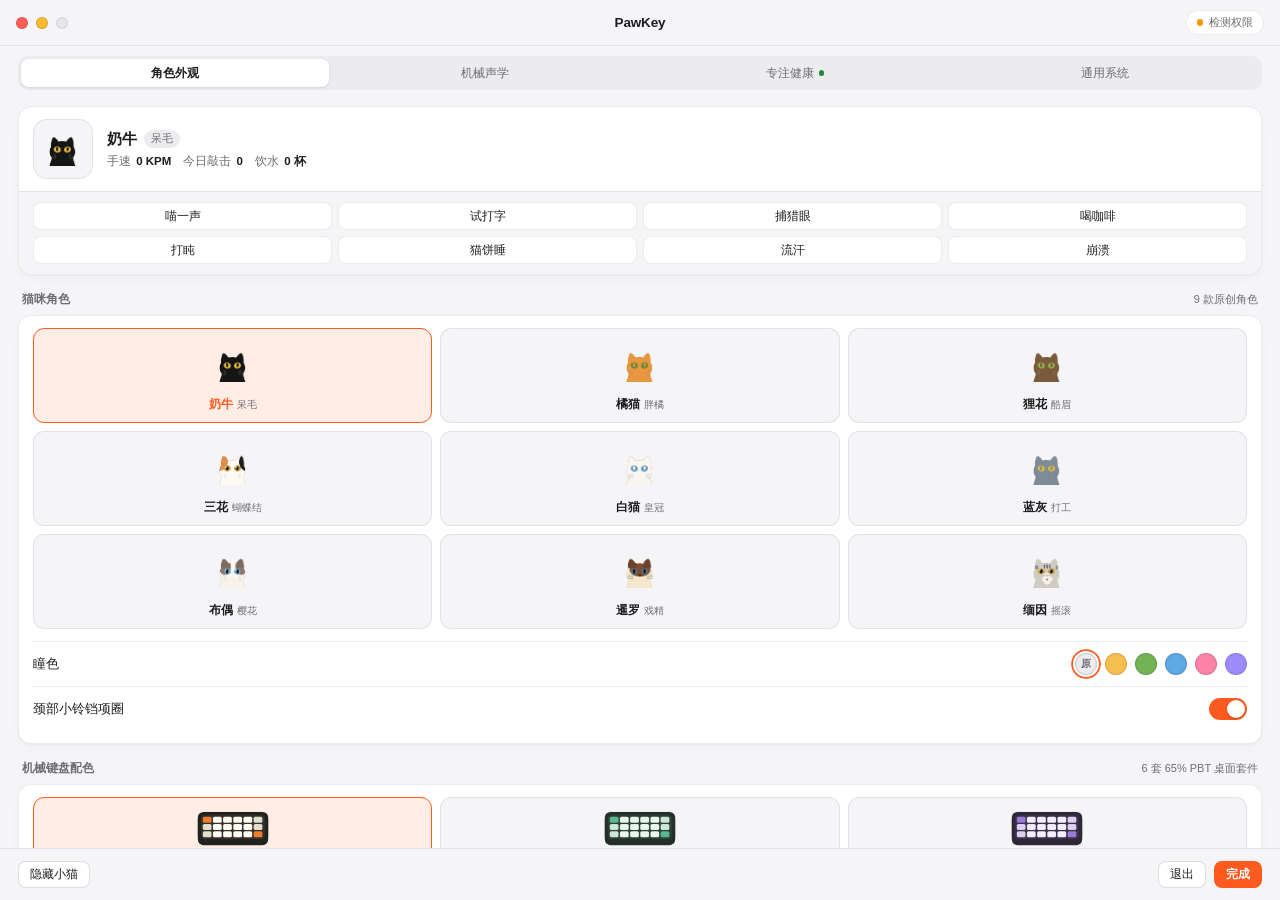
==== src/renderer/settings.html @ e596c6b5 "feat: initial open-source release of PawKey v1.0.0" ====
<!DOCTYPE html>
<html lang="zh-CN">
<head>
  <meta charset="UTF-8">
  <meta http-equiv="Content-Security-Policy" content="default-src 'self'; script-src 'self'; style-src 'self' 'unsafe-inline'; img-src 'self' data:; media-src 'self' data:; connect-src 'none'; object-src 'none'; base-uri 'none'; form-action 'none'">
  <meta name="viewport" content="width=device-width, initial-scale=1.0">
  <title>PawKey 设置</title>
  <link rel="stylesheet" href="css/settings.css">
</head>
<body>
  <header class="titlebar">
    <div class="traffic-lights">
      <button class="tl-dot tl-close" id="closeBtn" type="button" aria-label="关闭"></button>
      <button class="tl-dot tl-min" id="minBtn" type="button" aria-label="最小化"></button>
      <span class="tl-dot tl-disabled" aria-hidden="true"></span>
    </div>
    <div class="titlebar-center">
      <span class="brand-name">PawKey</span>
    </div>
    <button class="status-pill" id="permPill" type="button" title="全局打字权限状态">
      <span class="dot"></span>
      <span id="permText">检测权限</span>
    </button>
  </header>

  <nav class="seg-nav-wrap" role="tablist" aria-label="设置分类">
    <div class="seg-nav">
      <button class="tab-btn active" type="button" data-tab="skins" role="tab" aria-selected="true" title="角色外观 (⌘1)">角色外观</button>
      <button class="tab-btn" type="button" data-tab="interact" role="tab" aria-selected="false" title="机械声学 (⌘2)">机械声学</button>
      <button class="tab-btn" type="button" data-tab="reminders" role="tab" aria-selected="false" title="专注健康 (⌘3)">
        <span>专注健康</span>
        <span class="tab-dot" aria-hidden="true"></span>
      </button>
      <button class="tab-btn" type="button" data-tab="window" role="tab" aria-selected="false" title="通用系统 (⌘4)">通用系统</button>
    </div>
  </nav>

  <main class="scroll">
    <!-- ==================== TAB 1: 角色外观 ==================== -->
    <div class="tab-pane active" data-pane="skins">
      <section class="perm-banner" id="permBanner" hidden>
        <div class="perm-head">
          <div class="perm-title">开启全局打字同步</div>
          <span class="perm-tag">本地离线 · 仅读键位</span>
        </div>
        <p class="perm-desc">前往「系统设置 → 隐私与安全性 → 输入监控」打开 <b>PawKey</b> 开关（若列表中已有 PawKey，请先<b>关闭再重新打开</b>或点 <b>-</b> 移除后重新添加），再点「立即重启」即可生效。</p>
        <div class="perm-actions">
          <button class="btn primary" id="bannerOpenPermBtn" type="button">打开输入监控</button>
          <button class="btn" id="bannerRelaunchBtn" type="button">已开启，立即重启</button>
        </div>
      </section>

      <section class="companion-card">
        <div class="companion-top">
          <button class="companion-avatar" id="heroStickerBtn" type="button" title="点按逗猫">
            <img id="heroAvatarImg" src="../assets/cats/cow.png" alt="PawKey" width="54" height="54">
          </button>
          <div class="companion-info">
            <div class="companion-name-row">
              <span class="companion-name" id="heroCatName">奶牛</span>
              <span class="companion-tag" id="heroCatTag">呆毛</span>
            </div>
            <div class="companion-metrics">
              <span class="metric">手速 <b id="statKpm">0 KPM</b></span>
              <span class="metric" id="statKeysWrap">今日敲击 <b id="statKeys">0</b></span>
              <span class="metric">饮水 <b id="statWater">0 杯</b></span>
            </div>
          </div>
        </div>
        <div class="quick-actions" aria-label="快捷互动">
          <button class="act-btn" id="playMeowBtn" type="button">喵一声</button>
          <button class="act-btn" id="playTypeBtn" type="button">试打字</button>
          <button class="act-btn" id="playHuntBtn" type="button">捕猎眼</button>
          <button class="act-btn" id="playCoffeeBtn" type="button">喝咖啡</button>
          <button class="act-btn" id="playDozeBtn" type="button">打盹</button>
          <button class="act-btn" id="playNapBtn" type="button">猫饼睡</button>
          <button class="act-btn" id="playTiredBtn" type="button">流汗</button>
          <button class="act-btn" id="playMeltBtn" type="button">崩溃</button>
        </div>
      </section>

      <div class="group-label">
        <span>猫咪角色</span>
        <span class="group-hint">9 款原创角色</span>
      </div>
      <section class="card pad-grid">
        <div class="skin-grid" id="catGrid"></div>
        <div class="divider"></div>
        <div class="row">
          <div class="row-copy"><div class="row-title">瞳色</div></div>
          <div class="eye-swatches" id="eyeSwatches">
            <button class="eye-swatch" type="button" data-eye="auto" title="跟随角色">原</button>
            <button class="eye-swatch" type="button" data-eye="#F6BE4F" style="--c:#F6BE4F" title="琥珀金"></button>
            <button class="eye-swatch" type="button" data-eye="#72B356" style="--c:#72B356" title="抹茶绿"></button>
            <button class="eye-swatch" type="button" data-eye="#5EA8E6" style="--c:#5EA8E6" title="海盐蓝"></button>
            <button class="eye-swatch" type="button" data-eye="#FF82A9" style="--c:#FF82A9" title="樱花粉"></button>
            <button class="eye-swatch" type="button" data-eye="#9E8CFC" style="--c:#9E8CFC" title="薰衣紫"></button>
          </div>
        </div>
        <div class="row">
          <div class="row-copy"><div class="row-title">颈部小铃铛项圈</div></div>
          <label class="switch"><input type="checkbox" id="collarToggle" checked><span class="track"></span></label>
        </div>
      </section>

      <div class="group-label">
        <span>机械键盘配色</span>
        <span class="group-hint">6 套 65% PBT 桌面套件</span>
      </div>
      <section class="card pad-grid">
        <div class="skin-grid" id="keyboardGrid"></div>
      </section>
    </div>

    <!-- ==================== TAB 2: 机械声学 ==================== -->
    <div class="tab-pane" data-pane="interact">
      <div class="group-label">
        <span>机械轴体声学</span>
        <span class="group-hint">8 套 104 键实体真录</span>
      </div>
      <section class="card pad-studio">
        <div class="row first-row">
          <div class="row-copy">
            <div class="row-title">开启键盘声与呼噜声</div>
            <div class="row-note">零延迟内存采样，搭配微随机音高避免机械重复感。</div>
          </div>
          <label class="switch"><input type="checkbox" id="sound"><span class="track"></span></label>
        </div>

        <div class="pack-grid" id="switchSoundGrid">
          <button class="pack-btn" type="button" data-switch="s1"><span class="pack-name">Frost Click</span><span class="pack-feel">清脆青轴</span></button>
          <button class="pack-btn" type="button" data-switch="s2"><span class="pack-name">Ruby Thock</span><span class="pack-feel">麻将石子</span></button>
          <button class="pack-btn" type="button" data-switch="s3"><span class="pack-name">Chestnut Bump</span><span class="pack-feel">柔段茶轴</span></button>
          <button class="pack-btn" type="button" data-switch="s4"><span class="pack-name">Midnight Thock</span><span class="pack-feel">静电容闷响</span></button>
          <button class="pack-btn" type="button" data-switch="s5"><span class="pack-name">Alpine Pop</span><span class="pack-feel">晶紫脆响</span></button>
          <button class="pack-btn" type="button" data-switch="s6"><span class="pack-name">Onyx Glide</span><span class="pack-feel">沉稳黑轴</span></button>
          <button class="pack-btn" type="button" data-switch="s7"><span class="pack-name">Glacier Glide</span><span class="pack-feel">轻盈红轴</span></button>
          <button class="pack-btn" type="button" data-switch="s8"><span class="pack-name">Cream Clack</span><span class="pack-feel">奶油脆底</span></button>
        </div>
        <p class="pack-desc" id="packDescCard">顺滑线性，圆润饱满的麻将 Thock，久打不累耳。</p>

        <div class="kst-deck">
          <div class="kst-head">
            <span>试音键盘 · 点按或直接敲击键盘</span>
            <span class="kst-badge" id="kstActiveTag">Ruby Thock</span>
          </div>
          <div class="kst-board" id="kstBoard"></div>
        </div>

        <div class="row row-range">
          <div class="row-top"><span class="row-title">音量</span><span class="val" id="volumeValue">45%</span></div>
          <input type="range" id="volume" min="0" max="1" step="0.05">
        </div>
        <div class="row">
          <div class="row-copy">
            <div class="row-title">松键回弹声 (Key-Up)</div>
            <div class="row-note">松开按键时播放实体轴芯回弹声。</div>
          </div>
          <label class="switch"><input type="checkbox" id="keyUpSound"><span class="track"></span></label>
        </div>
      </section>

      <div class="group-label"><span>互动与趣味彩蛋</span></div>
      <section class="card pad-list">
        <div class="row"><div class="row-copy"><div class="row-title">显示桌面键盘</div><div class="row-note">关闭后仅保留小猫，敲击时仍会挥爪。</div></div><label class="switch"><input type="checkbox" id="keyboardVisible"><span class="track"></span></label></div>
        <div class="row"><div class="row-copy"><div class="row-title">左手鼠标布局</div><div class="row-note">左右镜像互换键盘与鼠标位置。</div></div><label class="switch"><input type="checkbox" id="leftMouse"><span class="track"></span></label></div>
        <div class="row"><div class="row-copy"><div class="row-title">体力流汗与崩溃彩蛋</div><div class="row-note">持续高速敲击会流汗甚至罢工崩溃，摸头立刻哄好。</div></div><label class="switch"><input type="checkbox" id="staminaFun"><span class="track"></span></label></div>
        <div class="row"><div class="row-copy"><div class="row-title">摸鱼喝咖啡与打盹彩蛋</div><div class="row-note">空闲片刻会抱起热拿铁小口抿，或冒着鼻涕泡点头打盹。</div></div><label class="switch"><input type="checkbox" id="idleFun"><span class="track"></span></label></div>
        <div class="row"><div class="row-copy"><div class="row-title">隐私模式</div><div class="row-note">不显示键帽字符气泡，仅保留爪动与按键微光。</div></div><label class="switch"><input type="checkbox" id="privacy"><span class="track"></span></label></div>
        <div class="row">
          <div class="row-copy"><div class="row-title">无操作自动进入猫饼深睡</div></div>
          <select id="sleepMinutes"><option value="1">1 分钟</option><option value="3">3 分钟</option><option value="5">5 分钟</option><option value="10">10 分钟</option><option value="15">15 分钟</option></select>
        </div>
      </section>
    </div>

    <!-- ==================== TAB 3: 专注健康 ==================== -->
    <div class="tab-pane" data-pane="reminders">
      <div class="group-label">
        <span>番茄专注</span>
        <span class="group-hint" id="focusDoneHint">今日已完成 0 个番茄</span>
      </div>
      <section class="card pad-list">
        <div class="focus-bar">
          <button class="focus-btn" type="button" data-focus-min="25">25 分钟</button>
          <button class="focus-btn" type="button" data-focus-min="45">45 分钟</button>
          <button class="focus-btn" type="button" data-focus-min="60">60 分钟</button>
          <button class="focus-btn subtle" id="focusStopBtn" type="button">结束</button>
        </div>
        <div class="row">
          <div class="row-copy">
            <div class="row-title">会议勿扰模式</div>
            <div class="row-note">投屏或开会时静音并暂停全部桌面提醒。</div>
          </div>
          <label class="switch"><input type="checkbox" id="dndMode"><span class="track"></span></label>
        </div>
      </section>

      <div class="group-label"><span>工作时段与周期提醒</span></div>
      <section class="card pad-list">
        <div class="row">
          <div class="row-copy"><div class="row-title">提醒生效时段</div><div class="row-note">非工作时间不弹出久坐与喝水提醒。</div></div>
          <div class="time-range">
            <input type="time" id="remWorkStart" value="08:00">
            <span class="time-sep">至</span>
            <input type="time" id="remWorkEnd" value="18:00">
          </div>
        </div>
        <div class="row">
          <div class="row-copy"><div class="row-title">仅工作日生效（周一至周五）</div></div>
          <label class="switch"><input type="checkbox" id="remWeekdaysOnly"><span class="track"></span></label>
        </div>
        <div class="row">
          <div class="row-copy">
            <div class="row-title">久坐起身活动</div>
            <div class="inline-row">
              每 <select id="remStandInterval"><option value="30">30 分钟</option><option value="45">45 分钟</option><option value="60">60 分钟</option><option value="90">90 分钟</option><option value="120">120 分钟</option></select>
              休息 <select id="remStandRest"><option value="5">5 分钟</option><option value="10">10 分钟</option><option value="15">15 分钟</option></select>
            </div>
          </div>
          <div class="row-right">
            <button class="mini-btn" id="testStandBtn" type="button">预览</button>
            <label class="switch"><input type="checkbox" id="remStandEnabled"><span class="track"></span></label>
          </div>
        </div>
        <div class="row">
          <div class="row-copy">
            <div class="row-title">
              <span>定时喝水</span>
              <button class="water-pill" id="waterBadge" type="button" title="点击手动打卡 +1">今日 0 杯 +</button>
            </div>
            <div class="inline-row">
              每 <select id="remWaterInterval"><option value="30">30 分钟</option><option value="45">45 分钟</option><option value="60">60 分钟</option><option value="90">90 分钟</option></select> 提醒一次
            </div>
          </div>
          <div class="row-right">
            <button class="mini-btn" id="testWaterBtn" type="button">预览</button>
            <label class="switch"><input type="checkbox" id="remWaterEnabled"><span class="track"></span></label>
          </div>
        </div>
      </section>

      <div class="group-label">
        <span>每日定时事项</span>
        <button class="link-btn" id="testDailyBtn" type="button">预览提醒</button>
      </div>
      <section class="card pad-list">
        <div class="daily-list" id="dailyList"></div>
        <div class="quick-rem">
          <button class="q-pill" type="button" data-qrem="💊|09:00|早上按时吃药">+ 09:00 早药</button>
          <button class="q-pill" type="button" data-qrem="👁️|15:00|滴眼药水护眼">+ 15:00 护眼</button>
          <button class="q-pill" type="button" data-qrem="💊|20:00|晚上按时吃药">+ 20:00 晚药</button>
        </div>
        <div class="daily-add">
          <select id="newDailyIcon"><option value="💊">💊</option><option value="💧">💧</option><option value="👁️">👁️</option><option value="🏃">🏃</option><option value="⭐">⭐</option></select>
          <input type="time" id="newDailyTime" value="20:00">
          <input type="text" id="newDailyTitle" placeholder="添加每日定时提醒" maxlength="24">
          <button class="btn primary sm" id="addDailyBtn" type="button">添加</button>
        </div>
      </section>
    </div>

    <!-- ==================== TAB 4: 通用系统 ==================== -->
    <div class="tab-pane" data-pane="window">
      <div class="group-label"><span>窗口与外观</span></div>
      <section class="card pad-list">
        <div class="row row-range">
          <div class="row-top">
            <span class="row-title">缩放比例</span>
            <div class="preset-group">
              <button class="preset-btn" type="button" data-scale-preset="0.45">迷你</button>
              <button class="preset-btn" type="button" data-scale-preset="0.7">小</button>
              <button class="preset-btn" type="button" data-scale-preset="1">中</button>
              <button class="preset-btn" type="button" data-scale-preset="1.35">大</button>
              <span class="val" id="scaleValue">85%</span>
            </div>
          </div>
          <input type="range" id="scale" min="0.4" max="2.0" step="0.05">
        </div>
        <div class="row row-range">
          <div class="row-top"><span class="row-title">透明度</span><span class="val" id="opacityValue">100%</span></div>
          <input type="range" id="opacity" min="0.55" max="1" step="0.05">
        </div>
        <div class="row">
          <div class="row-copy"><div class="row-title">窗口背景</div><div class="row-note">支持透明悬浮、浅灰卡片，或 OBS 绿幕抠像。</div></div>
          <div class="seg-mini">
            <button class="seg-btn" type="button" data-bg-mode="transparent">透明</button>
            <button class="seg-btn" type="button" data-bg-mode="card">卡片</button>
            <button class="seg-btn" type="button" data-bg-mode="greenscreen">绿幕</button>
          </div>
        </div>
        <div class="row"><div class="row-copy"><div class="row-title">鼠标穿透（游戏防误触）</div><div class="row-note">按住 Option (⌥) 可临时拖动位置或右键打开设置。</div></div><label class="switch"><input type="checkbox" id="clickThrough"><span class="track"></span></label></div>
        <div class="row"><div class="row-copy"><div class="row-title">全屏应用自动隐藏</div></div><label class="switch"><input type="checkbox" id="hideInFullscreen"><span class="track"></span></label></div>
        <div class="row"><div class="row-copy"><div class="row-title">低功耗省电模式</div><div class="row-note">降低帧率与渲染倍率，延长 MacBook 续航。</div></div><label class="switch"><input type="checkbox" id="lowPower"><span class="track"></span></label></div>
        <div class="row"><div class="row-copy"><div class="row-title">始终置顶显示</div></div><label class="switch"><input type="checkbox" id="alwaysOnTop"><span class="track"></span></label></div>
      </section>

      <div class="group-label"><span>系统与隐私</span></div>
      <section class="card pad-list">
        <div class="row"><div class="row-copy"><div class="row-title">登录 macOS 时自动启动</div></div><label class="switch"><input type="checkbox" id="launchAtStartup"><span class="track"></span></label></div>
        <div class="row">
          <div class="row-copy"><div class="row-title">窗口位置与运行状态</div></div>
          <div class="row-right">
            <button class="btn sm" id="resetPosBtn" type="button">重置位置</button>
            <button class="btn sm" id="relaunchBtn" type="button">重启应用</button>
          </div>
        </div>
        <div class="row">
          <div class="row-copy"><div class="row-title">恢复默认设置</div><div class="row-note">保留累计敲击与喝水统计。</div></div>
          <button class="btn sm" id="resetBtn" type="button">恢复默认</button>
        </div>
      </section>

      <div class="group-label"><span>快捷键与关于</span></div>
      <section class="card pad-list">
        <div class="shortcut-grid">
          <div class="sc-item"><kbd>⌘ 1–4</kbd><span>切换标签页</span></div>
          <div class="sc-item"><kbd>滚轮</kbd><span>悬停缩放小猫</span></div>
          <div class="sc-item"><kbd>拖头/身</kbd><span>移动并固定位置</span></div>
          <div class="sc-item"><kbd>按住 ⌥</kbd><span>穿透模式下拖动</span></div>
          <div class="sc-item"><kbd>双击猫头</kbd><span>撒娇喵一声</span></div>
          <div class="sc-item"><kbd>Esc</kbd><span>关闭当前窗口</span></div>
        </div>
        <div class="about-note">
          <b>PawKey 1.0</b> · 100% 本地离线运行，不记录文字内容、不联网上传。<br>
          Copyright © 2026 PawKey Authors · 开源组件致谢：Three.js (MIT)、MechVibes 机械轴采样 (MIT)。
        </div>
      </section>
    </div>
  </main>

  <footer class="footer">
    <button class="btn sm" id="hideBtn" type="button">隐藏小猫</button>
    <div class="footer-right">
      <button class="btn sm" id="quitBtn" type="button">退出</button>
      <button class="btn primary sm" id="doneBtn" type="button">完成</button>
    </div>
  </footer>

  <div class="toast" id="toast" role="status"></div>
  <script src="js/skins.js"></script>
  <script src="js/pawkey-audio.js"></script>
  <script src="js/pawkey-settings.js"></script>
</body>
</html>
---- src/renderer/css/settings.css ----
/* PawKey — Native macOS Sequoia Minimalist Utility Stylesheet (Light & Auto Dark Mode) */
:root {
  color-scheme: light dark;
  --bg-window: #F5F5F7;
  --bg-surface: #FFFFFF;
  --bg-subtle: #ECECEF;
  --bg-hover: #E5E5EA;
  --border: rgba(0, 0, 0, 0.075);
  --border-strong: rgba(0, 0, 0, 0.13);
  --shadow-card: 0 1px 2px rgba(0, 0, 0, 0.04), 0 4px 12px rgba(0, 0, 0, 0.025);
  --ink: #1D1D1F;
  --muted: #6E6E73;
  --accent: #FF5A1F;
  --accent-soft: rgba(255, 90, 31, 0.11);
  --accent-hover: #E64D15;
  --ok: #248A3D;
  --ok-soft: rgba(52, 199, 89, 0.14);
  --warn-bg: rgba(255, 149, 0, 0.09);
  --warn-border: rgba(255, 149, 0, 0.25);
  --switch-off: #D1D1D6;
  --deck-bg: #1E1E22;
  --deck-key: #2E2E34;
  --deck-key-mod: #27272C;
  --deck-key-lip: #141417;
  --deck-ink: #F2F2F7;
}

@media (prefers-color-scheme: dark) {
  :root {
    --bg-window: #1C1C1E;
    --bg-surface: #262629;
    --bg-subtle: #323236;
    --bg-hover: #3C3C42;
    --border: rgba(255, 255, 255, 0.085);
    --border-strong: rgba(255, 255, 255, 0.16);
    --shadow-card: 0 2px 10px rgba(0, 0, 0, 0.25);
    --ink: #F5F5F7;
    --muted: #98989D;
    --accent: #FF6B35;
    --accent-soft: rgba(255, 107, 53, 0.16);
    --accent-hover: #FF7F50;
    --ok: #30D158;
    --ok-soft: rgba(48, 209, 88, 0.16);
    --warn-bg: rgba(255, 159, 10, 0.12);
    --warn-border: rgba(255, 159, 10, 0.28);
    --switch-off: #48484E;
    --deck-bg: #141417;
    --deck-key: #27272C;
    --deck-key-mod: #202024;
    --deck-key-lip: #0C0C0E;
    --deck-ink: #F5F5F7;
  }
}

*, *::before, *::after { box-sizing: border-box; }
html, body { width: 100%; height: 100%; margin: 0; padding: 0; background: var(--bg-window); }
body {
  overflow: hidden;
  border-radius: 16px;
  background: var(--bg-window);
  color: var(--ink);
  font-family: -apple-system, BlinkMacSystemFont, "SF Pro Text", "PingFang SC", "Hiragino Sans GB", sans-serif;
  font-size: 13px;
  -webkit-font-smoothing: antialiased;
  user-select: none;
}
button, input, select { font: inherit; color: inherit; }
button { cursor: pointer; }
button:focus-visible, input:focus-visible, select:focus-visible {
  outline: 2px solid var(--accent);
  outline-offset: 2px;
}

/* Native macOS Titlebar */
.titlebar {
  display: grid; grid-template-columns: 1fr auto 1fr; align-items: center;
  height: 46px; padding: 0 16px;
  background: var(--bg-window);
  border-bottom: 1px solid var(--border);
}
.traffic-lights { display: flex; align-items: center; gap: 8px; }
.tl-dot {
  width: 12px; height: 12px; padding: 0; border-radius: 50%; border: 0.5px solid rgba(0, 0, 0, 0.14);
  display: grid; place-items: center; position: relative; transition: filter 120ms ease;
}
.tl-close { background: #FF5F57; }
.tl-min { background: #FEBC2E; }
.tl-disabled { background: var(--bg-hover); border-color: var(--border); cursor: default; }
.traffic-lights:hover .tl-close::after { content: "×"; font-size: 9.5px; font-weight: 800; color: rgba(77, 0, 0, 0.72); line-height: 1; }
.traffic-lights:hover .tl-min::after { content: "–"; font-size: 9px; font-weight: 800; color: rgba(120, 70, 0, 0.75); line-height: 1; }

.titlebar-center { text-align: center; }
.brand-name { font-size: 13.5px; font-weight: 600; letter-spacing: -0.01em; color: var(--ink); }

.status-pill {
  justify-self: end; display: inline-flex; align-items: center; gap: 6px;
  padding: 4px 10px; border: 1px solid var(--border); border-radius: 999px;
  background: var(--bg-surface); font-size: 11px; font-weight: 500; color: var(--muted);
  transition: background 140ms ease;
}
.status-pill:hover { background: var(--bg-subtle); }
.status-pill .dot { width: 6.5px; height: 6.5px; border-radius: 50%; background: #FF9500; flex-shrink: 0; }
.status-pill.ok { background: var(--ok-soft); border-color: transparent; color: var(--ok); cursor: default; }
.status-pill.ok .dot { background: var(--ok); }

/* Native macOS Segmented Navigation */
.seg-nav-wrap { padding: 10px 18px 8px; background: var(--bg-window); }
.seg-nav {
  display: grid; grid-template-columns: repeat(4, minmax(0, 1fr)); gap: 2px;
  padding: 3px; border-radius: 10px; background: var(--bg-subtle);
}
.tab-btn {
  display: inline-flex; align-items: center; justify-content: center; gap: 5px;
  height: 28px; padding: 0 8px; border: 0; border-radius: 7.5px;
  background: transparent; color: var(--muted); font-size: 12px; font-weight: 500;
  transition: background 150ms ease, color 150ms ease;
}
.tab-btn:hover { color: var(--ink); }
.tab-btn.active {
  background: var(--bg-surface); color: var(--ink); font-weight: 600;
  box-shadow: 0 1px 3px rgba(0, 0, 0, 0.09), 0 0.5px 1px rgba(0, 0, 0, 0.05);
}
.tab-dot { width: 5.5px; height: 5.5px; border-radius: 50%; background: var(--ok); display: none; }
.tab-btn.has-active-rem .tab-dot { display: inline-block; }

/* Main Scroll Area */
.scroll {
  height: calc(100% - 46px - 52px - 52px);
  overflow-y: auto; overflow-x: hidden;
  padding: 4px 18px 24px;
  background: var(--bg-window);
}
.scroll::-webkit-scrollbar { width: 6px; }
.scroll::-webkit-scrollbar-track { background: transparent; }
.scroll::-webkit-scrollbar-thumb { background: rgba(128, 128, 134, 0.28); border-radius: 999px; }
.scroll::-webkit-scrollbar-thumb:hover { background: rgba(128, 128, 134, 0.48); }
.tab-pane { display: none; }
.tab-pane.active { display: block; }

/* Section Group Labels (macOS System Settings style) */
.group-label {
  display: flex; align-items: center; justify-content: space-between;
  margin: 16px 4px 7px; font-size: 12px; font-weight: 600; color: var(--muted);
}
.group-label:first-child { margin-top: 6px; }
.group-hint { font-size: 11px; font-weight: 400; color: var(--muted); }
.link-btn { border: 0; background: transparent; color: var(--accent); font-size: 11.5px; font-weight: 500; padding: 0; }
.link-btn:hover { text-decoration: underline; }

/* Elevated Inset Cards */
.card {
  background: var(--bg-surface);
  border: 1px solid var(--border);
  border-radius: 13px;
  box-shadow: var(--shadow-card);
}
.pad-grid { padding: 12px 14px; }
.pad-studio { padding: 12px 14px; }
.pad-list { padding: 2px 14px; }
.divider { height: 1px; background: var(--border); margin: 12px 0 0; }
.divider + .row { border-top: 0; }

/* Permission Setup Banner */
.perm-banner {
  margin: 4px 0 12px; padding: 12px 14px; border-radius: 13px;
  background: var(--warn-bg); border: 1px solid var(--warn-border);
}
.perm-banner[hidden] { display: none; }
.perm-head { display: flex; align-items: center; justify-content: space-between; gap: 8px; }
.perm-title { font-size: 12.5px; font-weight: 600; color: var(--ink); }
.perm-tag { font-size: 10.5px; font-weight: 500; color: var(--ok); background: var(--ok-soft); padding: 2px 8px; border-radius: 999px; }
.perm-desc { margin: 6px 0 10px; font-size: 11.5px; line-height: 1.5; color: var(--muted); }
.perm-actions { display: flex; gap: 8px; }

/* Active Companion Preview Card */
.companion-card {
  background: var(--bg-surface); border: 1px solid var(--border); border-radius: 14px;
  box-shadow: var(--shadow-card); overflow: hidden; margin-top: 4px;
}
.companion-top { display: flex; align-items: center; gap: 14px; padding: 12px 14px; }
.companion-avatar {
  flex: 0 0 60px; width: 60px; height: 60px; padding: 0; border-radius: 14px;
  border: 1px solid var(--border); background: var(--bg-window);
  display: grid; place-items: center; overflow: hidden;
  transition: transform 150ms cubic-bezier(0.34, 1.56, 0.64, 1);
}
.companion-avatar img { width: 52px; height: 52px; object-fit: contain; display: block; }
.companion-avatar:hover { transform: scale(1.04); }
.companion-avatar:active, .companion-avatar.boop { transform: scale(0.94); }
.companion-info { flex: 1; min-width: 0; }
.companion-name-row { display: flex; align-items: center; gap: 7px; margin-bottom: 5px; }
.companion-name { font-size: 15px; font-weight: 600; letter-spacing: -0.015em; }
.companion-tag { padding: 2px 7px; border-radius: 999px; background: var(--bg-subtle); font-size: 10.5px; font-weight: 500; color: var(--muted); }
.companion-metrics { display: flex; flex-wrap: wrap; gap: 12px; font-size: 11.5px; color: var(--muted); font-variant-numeric: tabular-nums; }
.companion-metrics b { color: var(--ink); font-weight: 600; margin-left: 2px; }

.quick-actions {
  display: grid; grid-template-columns: repeat(4, minmax(0, 1fr)); gap: 6px;
  padding: 10px 14px; border-top: 1px solid var(--border); background: var(--bg-window);
}
.act-btn {
  height: 28px; padding: 0 6px; border: 1px solid var(--border); border-radius: 8px;
  background: var(--bg-surface); color: var(--ink); font-size: 11.5px; font-weight: 500;
  transition: background 120ms ease, border-color 120ms ease;
}
.act-btn:hover { background: var(--bg-subtle); border-color: var(--border-strong); }
.act-btn:active { transform: scale(0.97); }

/* Character & Keyboard Galleries */
.skin-grid { display: grid; grid-template-columns: repeat(3, minmax(0, 1fr)); gap: 8px; }
.skin-card {
  position: relative; padding: 10px 8px 9px; border-radius: 11px;
  border: 1.5px solid var(--border); background: var(--bg-window);
  display: flex; flex-direction: column; align-items: center; gap: 5px;
  transition: border-color 140ms ease, background 140ms ease, transform 140ms ease;
}
.skin-card:hover { background: var(--bg-subtle); }
.skin-card.active {
  border-color: var(--accent); background: var(--accent-soft);
}
.cat-thumb { width: 52px; height: 52px; display: block; object-fit: contain; }
@media (prefers-color-scheme: dark) {
  .companion-avatar {
    background: radial-gradient(circle at 50% 52%, rgba(255, 255, 255, 0.16) 0%, rgba(255, 255, 255, 0.04) 68%, rgba(255, 255, 255, 0.01) 100%);
  }
  .companion-avatar img {
    filter: drop-shadow(0 0 7px rgba(255, 255, 255, 0.16));
  }
  .cat-thumb {
    filter: drop-shadow(0 0 8px rgba(255, 255, 255, 0.16)) drop-shadow(0 2px 4px rgba(0, 0, 0, 0.42));
  }
}
.kb-swatch svg { width: 76px; height: 42px; display: block; }
.skin-meta { display: inline-flex; align-items: center; gap: 4px; max-width: 100%; }
.skin-name { font-size: 12px; font-weight: 600; color: var(--ink); }
.skin-tag { font-size: 10px; color: var(--muted); }
.skin-card.active .skin-name { color: var(--accent); }

/* Eye Color Swatches */
.eye-swatches { display: flex; align-items: center; gap: 8px; }
.eye-swatch {
  width: 22px; height: 22px; padding: 0; border-radius: 50%;
  border: 1px solid var(--border-strong); background: var(--c, var(--bg-subtle));
  font-size: 10px; font-weight: 600; color: var(--muted); display: grid; place-items: center;
  transition: transform 140ms ease;
}
.eye-swatch:hover { transform: scale(1.08); }
.eye-swatch.active { box-shadow: 0 0 0 2px var(--bg-surface), 0 0 0 3.8px var(--accent); }

/* Standard macOS Setting Rows */
.row {
  display: flex; align-items: center; justify-content: space-between; gap: 14px;
  padding: 11px 0; border-top: 1px solid var(--border);
}
.row:first-child, .row.first-row { border-top: 0; }
.row-copy { flex: 1; min-width: 0; }
.row-title { font-size: 13px; font-weight: 500; color: var(--ink); display: flex; align-items: center; gap: 7px; }
.row-note { font-size: 11.5px; color: var(--muted); margin-top: 2px; line-height: 1.42; }
.row-right { display: flex; align-items: center; gap: 8px; flex-shrink: 0; }
.row-range { display: block; }
.row-top { display: flex; align-items: center; justify-content: space-between; margin-bottom: 8px; }
.val { font-size: 12px; font-weight: 600; color: var(--accent); font-variant-numeric: tabular-nums; min-width: 34px; text-align: right; }

/* Native macOS Toggle Switch (zero cartoon outline!) */
.switch { position: relative; display: inline-block; width: 38px; height: 22px; flex-shrink: 0; }
.switch input { opacity: 0; width: 0; height: 0; position: absolute; }
.switch .track {
  position: absolute; inset: 0; border-radius: 999px; background: var(--switch-off);
  transition: background 180ms ease; cursor: pointer;
}
.switch .track::after {
  content: ""; position: absolute; top: 2px; left: 2px; width: 18px; height: 18px;
  border-radius: 50%; background: #FFFFFF;
  box-shadow: 0 1px 3px rgba(0, 0, 0, 0.22);
  transition: transform 200ms cubic-bezier(0.32, 0.72, 0, 1);
}
.switch input:checked + .track { background: var(--accent); }
.switch input:checked + .track::after { transform: translateX(16px); }

/* Native macOS Range Slider */
input[type="range"] { -webkit-appearance: none; appearance: none; width: 100%; height: 18px; background: transparent; cursor: pointer; }
input[type="range"]::-webkit-slider-runnable-track {
  height: 4px; border-radius: 999px;
  background: linear-gradient(to right, var(--accent) 0%, var(--accent) var(--pct, 50%), var(--bg-subtle) var(--pct, 50%), var(--bg-subtle) 100%);
}
input[type="range"]::-webkit-slider-thumb {
  -webkit-appearance: none; width: 16px; height: 16px; margin-top: -6px;
  border-radius: 50%; background: #FFFFFF;
  border: 0.5px solid rgba(0, 0, 0, 0.14);
  box-shadow: 0 1px 4px rgba(0, 0, 0, 0.22);
}

/* Native Inputs & Buttons */
select, input[type="time"], input[type="text"] {
  height: 28px; padding: 0 8px; border: 1px solid var(--border-strong); border-radius: 7px;
  background: var(--bg-surface); color: var(--ink); font-size: 12px; font-weight: 500;
}
select:disabled, input:disabled { opacity: 0.42; cursor: not-allowed; }
.inline-row.disabled { opacity: 0.48; }
.btn {
  height: 30px; padding: 0 13px; border: 1px solid var(--border-strong); border-radius: 8px;
  background: var(--bg-surface); color: var(--ink); font-size: 12px; font-weight: 500;
  transition: background 120ms ease;
}
.btn:hover { background: var(--bg-subtle); }
.btn.sm { height: 27px; padding: 0 11px; font-size: 11.5px; }
.btn.primary { border-color: transparent; background: var(--accent); color: #FFFFFF; font-weight: 600; }
.btn.primary:hover { background: var(--accent-hover); }
.mini-btn {
  height: 24px; padding: 0 9px; border: 1px solid var(--border-strong); border-radius: 6px;
  background: var(--bg-surface); color: var(--muted); font-size: 11px; font-weight: 500;
}
.mini-btn:hover { color: var(--ink); background: var(--bg-subtle); }

/* TypeLouder-Inspired Acoustic Sound Deck */
.pack-grid { display: grid; grid-template-columns: repeat(2, minmax(0, 1fr)); gap: 7px; margin-top: 6px; }
.pack-btn {
  display: flex; align-items: center; justify-content: space-between; gap: 6px;
  padding: 9px 11px; border: 1px solid var(--border); border-radius: 9px;
  background: var(--bg-window); text-align: left;
  transition: background 130ms ease, border-color 130ms ease;
}
.pack-btn:hover { background: var(--bg-subtle); }
.pack-btn.active { background: var(--accent-soft); color: var(--ink); border-color: var(--accent); }
.pack-name { font-size: 12px; font-weight: 600; letter-spacing: -0.01em; }
.pack-feel { font-size: 10.5px; color: var(--muted); padding: 2px 7px; border-radius: 999px; background: var(--bg-surface); white-space: nowrap; }
.pack-btn.active .pack-feel { background: var(--accent); color: #FFFFFF; font-weight: 600; }
.pack-desc { margin: 9px 2px 10px; font-size: 11.5px; line-height: 1.5; color: var(--muted); }

.kst-deck {
  padding: 11px 11px 12px; border-radius: 12px; background: var(--deck-bg);
  border: 1px solid rgba(255, 255, 255, 0.08);
  box-shadow: inset 0 1px 0 rgba(255, 255, 255, 0.06);
  margin-bottom: 6px;
}
.kst-head { display: flex; align-items: center; justify-content: space-between; margin-bottom: 9px; font-size: 10.5px; color: rgba(255, 255, 255, 0.56); }
.kst-badge { padding: 2px 8px; border-radius: 999px; background: rgba(255, 107, 53, 0.18); color: #FF9A6C; font-weight: 600; font-size: 10px; }
.kst-board { display: flex; flex-direction: column; gap: 4.5px; }
.kst-row { display: flex; gap: 4px; width: 100%; }
.kst-key {
  flex: var(--u, 1); height: 26px; padding: 0 2px; border: 0; border-radius: 5.5px;
  background: var(--deck-key); color: var(--deck-ink);
  font-size: 9.5px; font-weight: 600; display: grid; place-items: center;
  box-shadow: 0 2.5px 0 var(--deck-key-lip), inset 0 1px 0 rgba(255, 255, 255, 0.08);
  transition: transform 60ms ease, background 60ms ease;
}
.kst-key.mod { background: var(--deck-key-mod); color: rgba(242, 242, 247, 0.7); font-size: 8.5px; }
.kst-key.accent { background: var(--accent); color: #FFFFFF; box-shadow: 0 2.5px 0 #9E3009; }
.kst-key.down { transform: translateY(2px); background: #FFFFFF; color: #1D1D1F; box-shadow: 0 0.5px 0 var(--deck-key-lip); }

/* Focus & Reminders */
.focus-bar { display: grid; grid-template-columns: repeat(3, minmax(0, 1fr)) auto; gap: 7px; padding: 12px 0 4px; }
.focus-btn {
  height: 32px; padding: 0 10px; border: 1px solid var(--border-strong); border-radius: 8px;
  background: var(--bg-window); color: var(--ink); font-size: 12px; font-weight: 600;
}
.focus-btn:hover { border-color: var(--accent); color: var(--accent); background: var(--accent-soft); }
.focus-btn.subtle { border-color: transparent; background: var(--bg-subtle); color: var(--muted); font-weight: 500; padding: 0 12px; }
.focus-btn.subtle:hover { color: var(--ink); }

.time-range { display: inline-flex; align-items: center; gap: 6px; }
.time-sep { font-size: 11.5px; color: var(--muted); }
.inline-row { display: flex; align-items: center; flex-wrap: wrap; gap: 6px; margin-top: 6px; font-size: 11.5px; color: var(--muted); }
.water-pill {
  padding: 2px 8px; border: 0; border-radius: 999px;
  background: rgba(10, 132, 255, 0.14); color: #0A84FF; font-size: 10.5px; font-weight: 600;
}
.water-pill:hover { background: rgba(10, 132, 255, 0.22); }
@media (prefers-color-scheme: dark) {
  .water-pill { background: rgba(100, 210, 255, 0.16); color: #64D2FF; }
  .water-pill:hover { background: rgba(100, 210, 255, 0.24); }
}

.daily-list { display: flex; flex-direction: column; }
.daily-item {
  display: flex; align-items: center; justify-content: space-between; gap: 8px;
  padding: 9px 0; border-bottom: 1px solid var(--border);
}
.daily-item:last-child { border-bottom: 0; }
.daily-item-left { display: flex; align-items: center; gap: 8px; min-width: 0; }
.daily-icon { font-size: 15px; width: 24px; text-align: center; }
.daily-time { padding: 2px 7px; border-radius: 6px; background: var(--bg-subtle); font-size: 11.5px; font-weight: 600; font-variant-numeric: tabular-nums; }
.daily-title { font-size: 12.5px; font-weight: 500; overflow: hidden; text-overflow: ellipsis; white-space: nowrap; }
.daily-item-right { display: flex; align-items: center; gap: 8px; flex-shrink: 0; }
.daily-del { width: 22px; height: 22px; border: 0; border-radius: 50%; background: var(--bg-subtle); color: var(--muted); font-size: 12px; display: grid; place-items: center; }
.daily-del:hover { background: rgba(255, 59, 48, 0.14); color: #FF3B30; }
.daily-empty { padding: 12px 0; text-align: center; font-size: 11.5px; color: var(--muted); }

.quick-rem { display: flex; flex-wrap: wrap; gap: 6px; padding: 8px 0; border-top: 1px solid var(--border); }
.q-pill { padding: 4px 9px; border: 1px solid var(--border); border-radius: 999px; background: var(--bg-window); color: var(--muted); font-size: 11px; font-weight: 500; }
.q-pill:hover { color: var(--ink); background: var(--bg-subtle); }
.daily-add { display: flex; align-items: center; gap: 6px; padding: 8px 0 11px; border-top: 1px solid var(--border); }
.daily-add input[type="text"] { flex: 1; min-width: 0; }

/* Segmented Mini & Presets */
.seg-mini { display: inline-flex; padding: 2px; border-radius: 8px; background: var(--bg-subtle); gap: 2px; }
.seg-btn { padding: 4px 10px; border: 0; border-radius: 6px; background: transparent; color: var(--muted); font-size: 11.5px; font-weight: 500; }
.seg-btn.active { background: var(--bg-surface); color: var(--ink); font-weight: 600; box-shadow: 0 1px 2px rgba(0, 0, 0, 0.08); }
.preset-group { display: inline-flex; align-items: center; gap: 5px; }
.preset-btn { padding: 2.5px 8px; border: 1px solid var(--border); border-radius: 6px; background: var(--bg-window); color: var(--muted); font-size: 11px; font-weight: 500; }
.preset-btn.active { border-color: var(--accent); background: var(--accent-soft); color: var(--accent); font-weight: 600; }

/* Shortcuts & About */
.shortcut-grid { display: grid; grid-template-columns: repeat(2, minmax(0, 1fr)); gap: 7px; padding: 11px 0; }
.sc-item { display: flex; align-items: center; gap: 8px; font-size: 11.5px; color: var(--muted); }
.sc-item kbd {
  padding: 2px 7px; border: 1px solid var(--border-strong); border-radius: 5px;
  background: var(--bg-window); color: var(--ink);
  font-family: "SF Mono", ui-monospace, monospace; font-size: 10px; font-weight: 600; white-space: nowrap;
}
.about-note { padding: 10px 0 12px; border-top: 1px solid var(--border); font-size: 11px; line-height: 1.55; color: var(--muted); }

/* Footer */
.footer {
  display: flex; align-items: center; justify-content: space-between;
  height: 52px; padding: 0 18px;
  background: var(--bg-window); border-top: 1px solid var(--border);
}
.footer-right { display: flex; gap: 8px; }

/* Toast */
.toast {
  position: fixed; left: 50%; bottom: 64px; transform: translate(-50%, 8px);
  padding: 6px 14px; border-radius: 999px;
  background: rgba(29, 29, 31, 0.92); color: #FFFFFF;
  font-size: 11.5px; font-weight: 500;
  box-shadow: 0 6px 20px rgba(0, 0, 0, 0.22);
  opacity: 0; pointer-events: none; transition: opacity 150ms ease, transform 150ms ease; z-index: 40;
}
.toast.show { opacity: 1; transform: translate(-50%, 0); }
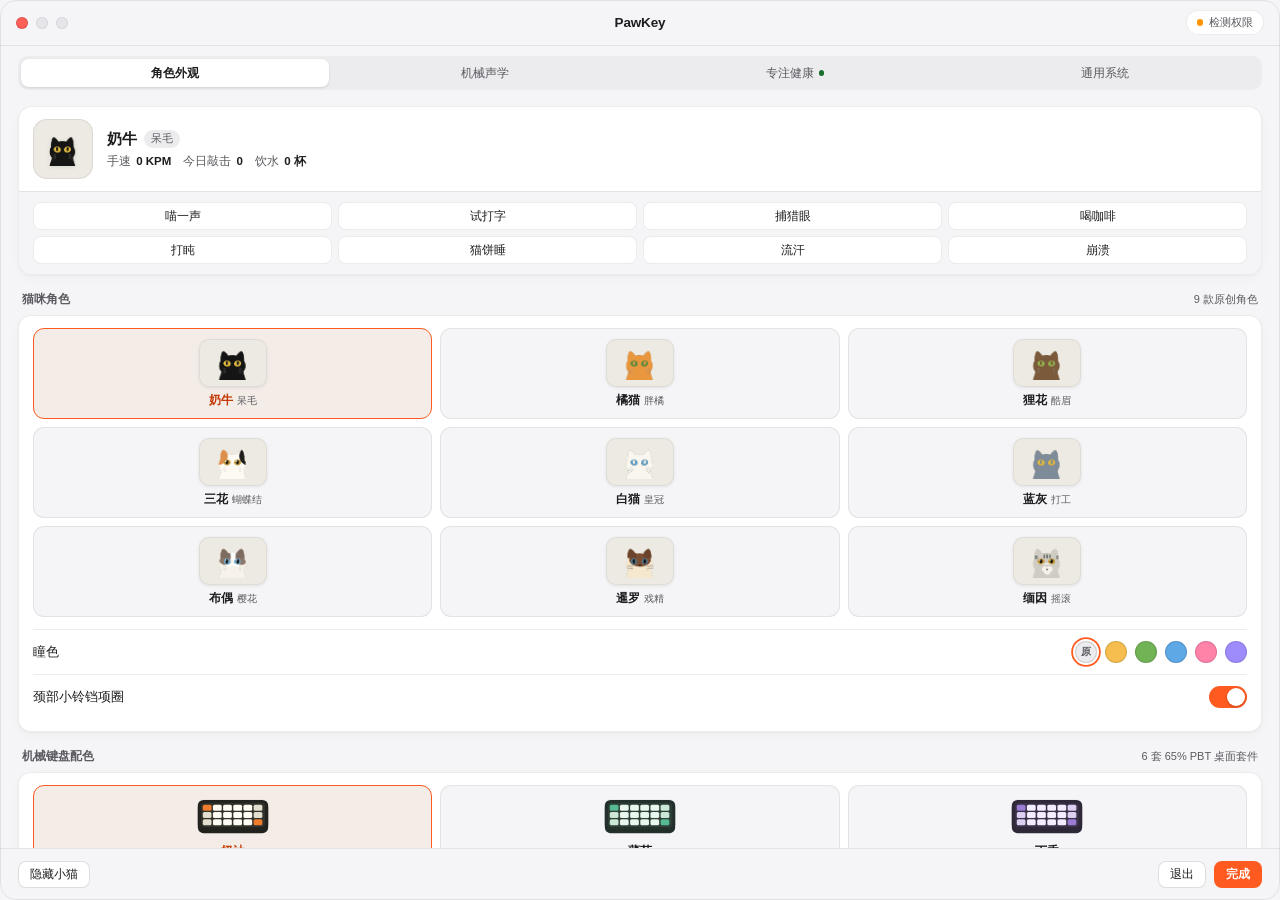
==== commit 3a8cf8df: "release: PawKey v1.1.0 — Sequoia Light/Dark UI polish, 104-key Cream Clack studio & stability fixes" ====
--- a/src/renderer/settings.html
+++ b/src/renderer/settings.html
@@ -11,7 +11,7 @@
   <header class="titlebar">
     <div class="traffic-lights">
       <button class="tl-dot tl-close" id="closeBtn" type="button" aria-label="关闭"></button>
-      <button class="tl-dot tl-min" id="minBtn" type="button" aria-label="最小化"></button>
+      <span class="tl-dot tl-disabled" aria-hidden="true" title="常驻菜单栏模式，无程序坞图标"></span>
       <span class="tl-dot tl-disabled" aria-hidden="true"></span>
     </div>
     <div class="titlebar-center">
@@ -36,20 +36,20 @@
   </nav>
 
   <main class="scroll">
+    <section class="perm-banner" id="permBanner" hidden>
+      <div class="perm-head">
+        <div class="perm-title" id="permTitle">开启全局打字同步</div>
+        <span class="perm-tag">本地离线 · 仅读键位</span>
+      </div>
+      <p class="perm-desc" id="permDesc">前往「系统设置 → 隐私与安全性 → 输入监控」打开 <b>PawKey</b> 开关（若列表中已有 PawKey，请先<b>关闭再重新打开</b>或点 <b>-</b> 移除后重新添加），再点「立即重启」即可生效。</p>
+      <div class="perm-actions">
+        <button class="btn primary" id="bannerOpenPermBtn" type="button">打开输入监控</button>
+        <button class="btn" id="bannerRelaunchBtn" type="button">已开启，立即重启</button>
+      </div>
+    </section>
+
     <!-- ==================== TAB 1: 角色外观 ==================== -->
     <div class="tab-pane active" data-pane="skins">
-      <section class="perm-banner" id="permBanner" hidden>
-        <div class="perm-head">
-          <div class="perm-title">开启全局打字同步</div>
-          <span class="perm-tag">本地离线 · 仅读键位</span>
-        </div>
-        <p class="perm-desc">前往「系统设置 → 隐私与安全性 → 输入监控」打开 <b>PawKey</b> 开关（若列表中已有 PawKey，请先<b>关闭再重新打开</b>或点 <b>-</b> 移除后重新添加），再点「立即重启」即可生效。</p>
-        <div class="perm-actions">
-          <button class="btn primary" id="bannerOpenPermBtn" type="button">打开输入监控</button>
-          <button class="btn" id="bannerRelaunchBtn" type="button">已开启，立即重启</button>
-        </div>
-      </section>
-
       <section class="companion-card">
         <div class="companion-top">
           <button class="companion-avatar" id="heroStickerBtn" type="button" title="点按逗猫">
@@ -185,7 +185,11 @@
           <button class="focus-btn" type="button" data-focus-min="25">25 分钟</button>
           <button class="focus-btn" type="button" data-focus-min="45">45 分钟</button>
           <button class="focus-btn" type="button" data-focus-min="60">60 分钟</button>
-          <button class="focus-btn subtle" id="focusStopBtn" type="button">结束</button>
+          <button class="focus-btn subtle" id="focusStopBtn" type="button" disabled>结束</button>
+        </div>
+        <div class="focus-status" id="focusStatus" hidden>
+          <span class="focus-dot" aria-hidden="true"></span>
+          <span id="focusCountdown">专注中 · 25:00</span>
         </div>
         <div class="row">
           <div class="row-copy">
@@ -279,7 +283,7 @@
         </div>
         <div class="row row-range">
           <div class="row-top"><span class="row-title">透明度</span><span class="val" id="opacityValue">100%</span></div>
-          <input type="range" id="opacity" min="0.55" max="1" step="0.05">
+          <input type="range" id="opacity" min="0.3" max="1" step="0.05">
         </div>
         <div class="row">
           <div class="row-copy"><div class="row-title">窗口背景</div><div class="row-note">支持透明悬浮、浅灰卡片，或 OBS 绿幕抠像。</div></div>
@@ -322,7 +326,7 @@
           <div class="sc-item"><kbd>Esc</kbd><span>关闭当前窗口</span></div>
         </div>
         <div class="about-note">
-          <b>PawKey 1.0</b> · 100% 本地离线运行，不记录文字内容、不联网上传。<br>
+          <b id="appVersion">PawKey 1.1.0</b> · 100% 本地离线运行，不记录文字内容、不联网上传。<br>
           Copyright © 2026 PawKey Authors · 开源组件致谢：Three.js (MIT)、MechVibes 机械轴采样 (MIT)。
         </div>
       </section>
--- a/src/renderer/css/settings.css
+++ b/src/renderer/css/settings.css
@@ -9,20 +9,31 @@
   --border-strong: rgba(0, 0, 0, 0.13);
   --shadow-card: 0 1px 2px rgba(0, 0, 0, 0.04), 0 4px 12px rgba(0, 0, 0, 0.025);
   --ink: #1D1D1F;
-  --muted: #6E6E73;
+  --muted: #5A5A60;
   --accent: #FF5A1F;
+  --accent-text: #C43906;
   --accent-soft: rgba(255, 90, 31, 0.11);
   --accent-hover: #E64D15;
-  --ok: #248A3D;
+  --ok: #1B6E2E;
   --ok-soft: rgba(52, 199, 89, 0.14);
   --warn-bg: rgba(255, 149, 0, 0.09);
   --warn-border: rgba(255, 149, 0, 0.25);
   --switch-off: #D1D1D6;
-  --deck-bg: #1E1E22;
-  --deck-key: #2E2E34;
-  --deck-key-mod: #27272C;
-  --deck-key-lip: #141417;
-  --deck-ink: #F2F2F7;
+  --deck-bg: #E5E5EA;
+  --deck-border: rgba(0, 0, 0, 0.08);
+  --deck-top-glow: rgba(255, 255, 255, 0.55);
+  --deck-head-ink: #5A5A60;
+  --deck-badge-bg: rgba(255, 90, 31, 0.12);
+  --deck-badge-ink: #AD3106;
+  --deck-key: #FFFFFF;
+  --deck-key-mod: #D6D6DD;
+  --deck-key-lip: #B6B6C0;
+  --deck-key-top: rgba(255, 255, 255, 0.95);
+  --deck-ink: #1D1D1F;
+  --deck-mod-ink: #48484D;
+  --deck-down-bg: var(--accent);
+  --deck-down-ink: #FFFFFF;
+  --deck-down-lip: #B5390C;
 }
 
 @media (prefers-color-scheme: dark) {
@@ -35,8 +46,9 @@
     --border-strong: rgba(255, 255, 255, 0.16);
     --shadow-card: 0 2px 10px rgba(0, 0, 0, 0.25);
     --ink: #F5F5F7;
-    --muted: #98989D;
+    --muted: #AEAEB2;
     --accent: #FF6B35;
+    --accent-text: #FF8A5C;
     --accent-soft: rgba(255, 107, 53, 0.16);
     --accent-hover: #FF7F50;
     --ok: #30D158;
@@ -44,17 +56,29 @@
     --warn-bg: rgba(255, 159, 10, 0.12);
     --warn-border: rgba(255, 159, 10, 0.28);
     --switch-off: #48484E;
-    --deck-bg: #141417;
-    --deck-key: #27272C;
-    --deck-key-mod: #202024;
+    --deck-bg: #151518;
+    --deck-border: rgba(255, 255, 255, 0.08);
+    --deck-top-glow: rgba(255, 255, 255, 0.06);
+    --deck-head-ink: #AEAEB2;
+    --deck-badge-bg: rgba(255, 107, 53, 0.18);
+    --deck-badge-ink: #FF9A6C;
+    --deck-key: #2B2B31;
+    --deck-key-mod: #212126;
     --deck-key-lip: #0C0C0E;
+    --deck-key-top: rgba(255, 255, 255, 0.08);
     --deck-ink: #F5F5F7;
+    --deck-mod-ink: #C7C7CE;
+    --deck-down-bg: #F5F5F7;
+    --deck-down-ink: #1D1D1F;
+    --deck-down-lip: #98989D;
   }
 }
 
 *, *::before, *::after { box-sizing: border-box; }
 html, body { width: 100%; height: 100%; margin: 0; padding: 0; background: var(--bg-window); }
 body {
+  display: flex;
+  flex-direction: column;
   overflow: hidden;
   border-radius: 16px;
   background: var(--bg-window);
@@ -64,15 +88,34 @@
   -webkit-font-smoothing: antialiased;
   user-select: none;
 }
+body::after {
+  content: "";
+  position: fixed;
+  inset: 0;
+  border-radius: 16px;
+  border: 1px solid rgba(0, 0, 0, 0.08);
+  pointer-events: none;
+  z-index: 50;
+}
+@media (prefers-color-scheme: dark) {
+  body::after {
+    border-color: rgba(255, 255, 255, 0.11);
+  }
+}
+input, textarea { user-select: text; -webkit-user-select: text; }
 button, input, select { font: inherit; color: inherit; }
 button { cursor: pointer; }
 button:focus-visible, input:focus-visible, select:focus-visible {
   outline: 2px solid var(--accent);
   outline-offset: 2px;
 }
+.tab-btn:focus-visible, .tl-dot:focus-visible, .skin-card:focus-visible, .kst-key:focus-visible, .seg-btn:focus-visible, .preset-btn:focus-visible {
+  outline-offset: 1px;
+}
 
 /* Native macOS Titlebar */
 .titlebar {
+  flex-shrink: 0;
   display: grid; grid-template-columns: 1fr auto 1fr; align-items: center;
   height: 46px; padding: 0 16px;
   background: var(--bg-window);
@@ -84,10 +127,8 @@
   display: grid; place-items: center; position: relative; transition: filter 120ms ease;
 }
 .tl-close { background: #FF5F57; }
-.tl-min { background: #FEBC2E; }
 .tl-disabled { background: var(--bg-hover); border-color: var(--border); cursor: default; }
 .traffic-lights:hover .tl-close::after { content: "×"; font-size: 9.5px; font-weight: 800; color: rgba(77, 0, 0, 0.72); line-height: 1; }
-.traffic-lights:hover .tl-min::after { content: "–"; font-size: 9px; font-weight: 800; color: rgba(120, 70, 0, 0.75); line-height: 1; }
 
 .titlebar-center { text-align: center; }
 .brand-name { font-size: 13.5px; font-weight: 600; letter-spacing: -0.01em; color: var(--ink); }
@@ -104,7 +145,7 @@
 .status-pill.ok .dot { background: var(--ok); }
 
 /* Native macOS Segmented Navigation */
-.seg-nav-wrap { padding: 10px 18px 8px; background: var(--bg-window); }
+.seg-nav-wrap { flex-shrink: 0; padding: 10px 18px 8px; background: var(--bg-window); }
 .seg-nav {
   display: grid; grid-template-columns: repeat(4, minmax(0, 1fr)); gap: 2px;
   padding: 3px; border-radius: 10px; background: var(--bg-subtle);
@@ -125,7 +166,8 @@
 
 /* Main Scroll Area */
 .scroll {
-  height: calc(100% - 46px - 52px - 52px);
+  flex: 1 1 auto;
+  min-height: 0;
   overflow-y: auto; overflow-x: hidden;
   padding: 4px 18px 24px;
   background: var(--bg-window);
@@ -144,7 +186,7 @@
 }
 .group-label:first-child { margin-top: 6px; }
 .group-hint { font-size: 11px; font-weight: 400; color: var(--muted); }
-.link-btn { border: 0; background: transparent; color: var(--accent); font-size: 11.5px; font-weight: 500; padding: 0; }
+.link-btn { border: 0; background: transparent; color: var(--accent-text); font-size: 11.5px; font-weight: 500; padding: 0; }
 .link-btn:hover { text-decoration: underline; }
 
 /* Elevated Inset Cards */
@@ -180,11 +222,11 @@
 .companion-top { display: flex; align-items: center; gap: 14px; padding: 12px 14px; }
 .companion-avatar {
   flex: 0 0 60px; width: 60px; height: 60px; padding: 0; border-radius: 14px;
-  border: 1px solid var(--border); background: var(--bg-window);
+  border: 1px solid rgba(0, 0, 0, 0.08); background: #ECEAE3;
   display: grid; place-items: center; overflow: hidden;
   transition: transform 150ms cubic-bezier(0.34, 1.56, 0.64, 1);
 }
-.companion-avatar img { width: 52px; height: 52px; object-fit: contain; display: block; }
+.companion-avatar img { width: 52px; height: 52px; object-fit: contain; display: block; filter: drop-shadow(0 1px 2px rgba(0, 0, 0, 0.08)); }
 .companion-avatar:hover { transform: scale(1.04); }
 .companion-avatar:active, .companion-avatar.boop { transform: scale(0.94); }
 .companion-info { flex: 1; min-width: 0; }
@@ -216,17 +258,25 @@
 }
 .skin-card:hover { background: var(--bg-subtle); }
 .skin-card.active {
-  border-color: var(--accent); background: var(--accent-soft);
-}
-.cat-thumb { width: 52px; height: 52px; display: block; object-fit: contain; }
-@media (prefers-color-scheme: dark) {
+  border-color: var(--accent); background: #F4ECE7;
+}
+.cat-thumb {
+  width: 68px; height: 48px; padding: 3px 6px; border-radius: 10px;
+  background: #ECEAE3; border: 1px solid rgba(0, 0, 0, 0.06);
+  display: block; object-fit: contain;
+  filter: drop-shadow(0 1px 1.5px rgba(0, 0, 0, 0.08));
+}
+@media (prefers-color-scheme: dark) {
+  .skin-card.active { background: var(--accent-soft); }
   .companion-avatar {
+    border-color: var(--border);
     background: radial-gradient(circle at 50% 52%, rgba(255, 255, 255, 0.16) 0%, rgba(255, 255, 255, 0.04) 68%, rgba(255, 255, 255, 0.01) 100%);
   }
   .companion-avatar img {
     filter: drop-shadow(0 0 7px rgba(255, 255, 255, 0.16));
   }
   .cat-thumb {
+    width: 52px; height: 52px; padding: 0; border: 0; border-radius: 0; background: transparent;
     filter: drop-shadow(0 0 8px rgba(255, 255, 255, 0.16)) drop-shadow(0 2px 4px rgba(0, 0, 0, 0.42));
   }
 }
@@ -234,7 +284,7 @@
 .skin-meta { display: inline-flex; align-items: center; gap: 4px; max-width: 100%; }
 .skin-name { font-size: 12px; font-weight: 600; color: var(--ink); }
 .skin-tag { font-size: 10px; color: var(--muted); }
-.skin-card.active .skin-name { color: var(--accent); }
+.skin-card.active .skin-name { color: var(--accent-text); }
 
 /* Eye Color Swatches */
 .eye-swatches { display: flex; align-items: center; gap: 8px; }
@@ -246,6 +296,7 @@
 }
 .eye-swatch:hover { transform: scale(1.08); }
 .eye-swatch.active { box-shadow: 0 0 0 2px var(--bg-surface), 0 0 0 3.8px var(--accent); }
+.eye-swatch.active:focus-visible { outline: 2px solid var(--ink); outline-offset: 4px; }
 
 /* Standard macOS Setting Rows */
 .row {
@@ -259,7 +310,10 @@
 .row-right { display: flex; align-items: center; gap: 8px; flex-shrink: 0; }
 .row-range { display: block; }
 .row-top { display: flex; align-items: center; justify-content: space-between; margin-bottom: 8px; }
-.val { font-size: 12px; font-weight: 600; color: var(--accent); font-variant-numeric: tabular-nums; min-width: 34px; text-align: right; }
+.val {
+  display: inline-block; min-width: 44px; flex-shrink: 0; text-align: right;
+  font-size: 12px; font-weight: 600; color: var(--accent-text); font-variant-numeric: tabular-nums;
+}
 
 /* Native macOS Toggle Switch (zero cartoon outline!) */
 .switch { position: relative; display: inline-block; width: 38px; height: 22px; flex-shrink: 0; }
@@ -276,9 +330,17 @@
 }
 .switch input:checked + .track { background: var(--accent); }
 .switch input:checked + .track::after { transform: translateX(16px); }
+.switch input:focus-visible + .track {
+  outline: 2px solid var(--accent);
+  outline-offset: 2px;
+}
 
 /* Native macOS Range Slider */
 input[type="range"] { -webkit-appearance: none; appearance: none; width: 100%; height: 18px; background: transparent; cursor: pointer; }
+input[type="range"]:focus-visible { outline: none; }
+input[type="range"]:focus-visible::-webkit-slider-thumb {
+  box-shadow: 0 0 0 3px var(--accent-soft), 0 0 0 1.5px var(--accent), 0 1px 4px rgba(0, 0, 0, 0.22);
+}
 input[type="range"]::-webkit-slider-runnable-track {
   height: 4px; border-radius: 999px;
   background: linear-gradient(to right, var(--accent) 0%, var(--accent) var(--pct, 50%), var(--bg-subtle) var(--pct, 50%), var(--bg-subtle) 100%);
@@ -295,6 +357,24 @@
   height: 28px; padding: 0 8px; border: 1px solid var(--border-strong); border-radius: 7px;
   background: var(--bg-surface); color: var(--ink); font-size: 12px; font-weight: 500;
 }
+select {
+  -webkit-appearance: none;
+  appearance: none;
+  padding: 0 26px 0 9px;
+  background-color: var(--bg-surface);
+  background-image: url("data:image/svg+xml,%3Csvg xmlns='http://www.w3.org/2000/svg' width='12' height='12' viewBox='0 0 12 12'%3E%3Cpath d='M3 4.5L6 7.5L9 4.5' fill='none' stroke='%236E6E73' stroke-width='1.5' stroke-linecap='round' stroke-linejoin='round'/%3E%3C/svg%3E");
+  background-repeat: no-repeat;
+  background-position: right 8px center;
+  background-size: 11px 11px;
+  cursor: pointer;
+}
+select:hover:not(:disabled) { background-color: var(--bg-subtle); }
+@media (prefers-color-scheme: dark) {
+  select {
+    background-image: url("data:image/svg+xml,%3Csvg xmlns='http://www.w3.org/2000/svg' width='12' height='12' viewBox='0 0 12 12'%3E%3Cpath d='M3 4.5L6 7.5L9 4.5' fill='none' stroke='%2398989D' stroke-width='1.5' stroke-linecap='round' stroke-linejoin='round'/%3E%3C/svg%3E");
+  }
+}
+#newDailyIcon { min-width: 54px; }
 select:disabled, input:disabled { opacity: 0.42; cursor: not-allowed; }
 .inline-row.disabled { opacity: 0.48; }
 .btn {
@@ -323,47 +403,60 @@
 .pack-btn:hover { background: var(--bg-subtle); }
 .pack-btn.active { background: var(--accent-soft); color: var(--ink); border-color: var(--accent); }
 .pack-name { font-size: 12px; font-weight: 600; letter-spacing: -0.01em; }
-.pack-feel { font-size: 10.5px; color: var(--muted); padding: 2px 7px; border-radius: 999px; background: var(--bg-surface); white-space: nowrap; }
-.pack-btn.active .pack-feel { background: var(--accent); color: #FFFFFF; font-weight: 600; }
+.pack-feel { font-size: 10.5px; color: var(--muted); padding: 2px 7px; border: 1px solid var(--border); border-radius: 999px; background: var(--bg-surface); white-space: nowrap; }
+.pack-btn.active .pack-feel { background: var(--accent); border-color: transparent; color: #FFFFFF; font-weight: 600; }
 .pack-desc { margin: 9px 2px 10px; font-size: 11.5px; line-height: 1.5; color: var(--muted); }
 
 .kst-deck {
   padding: 11px 11px 12px; border-radius: 12px; background: var(--deck-bg);
-  border: 1px solid rgba(255, 255, 255, 0.08);
-  box-shadow: inset 0 1px 0 rgba(255, 255, 255, 0.06);
+  border: 1px solid var(--deck-border);
+  box-shadow: inset 0 1px 0 var(--deck-top-glow);
   margin-bottom: 6px;
 }
-.kst-head { display: flex; align-items: center; justify-content: space-between; margin-bottom: 9px; font-size: 10.5px; color: rgba(255, 255, 255, 0.56); }
-.kst-badge { padding: 2px 8px; border-radius: 999px; background: rgba(255, 107, 53, 0.18); color: #FF9A6C; font-weight: 600; font-size: 10px; }
+.kst-head { display: flex; align-items: center; justify-content: space-between; margin-bottom: 9px; font-size: 10.5px; color: var(--deck-head-ink); }
+.kst-badge { padding: 2px 8px; border-radius: 999px; background: var(--deck-badge-bg); color: var(--deck-badge-ink); font-weight: 600; font-size: 10px; }
 .kst-board { display: flex; flex-direction: column; gap: 4.5px; }
 .kst-row { display: flex; gap: 4px; width: 100%; }
 .kst-key {
   flex: var(--u, 1); height: 26px; padding: 0 2px; border: 0; border-radius: 5.5px;
   background: var(--deck-key); color: var(--deck-ink);
-  font-size: 9.5px; font-weight: 600; display: grid; place-items: center;
-  box-shadow: 0 2.5px 0 var(--deck-key-lip), inset 0 1px 0 rgba(255, 255, 255, 0.08);
+  font-size: 10.5px; font-weight: 600; display: grid; place-items: center;
+  box-shadow: 0 2.5px 0 var(--deck-key-lip), inset 0 1px 0 var(--deck-key-top);
   transition: transform 60ms ease, background 60ms ease;
 }
-.kst-key.mod { background: var(--deck-key-mod); color: rgba(242, 242, 247, 0.7); font-size: 8.5px; }
+.kst-key.mod { background: var(--deck-key-mod); color: var(--deck-mod-ink); font-size: 9.5px; }
+.kst-key.sym { font-size: 12px; line-height: 1; }
 .kst-key.accent { background: var(--accent); color: #FFFFFF; box-shadow: 0 2.5px 0 #9E3009; }
-.kst-key.down { transform: translateY(2px); background: #FFFFFF; color: #1D1D1F; box-shadow: 0 0.5px 0 var(--deck-key-lip); }
+.kst-key.down { transform: translateY(2px); background: var(--deck-down-bg); color: var(--deck-down-ink); box-shadow: 0 0.5px 0 var(--deck-down-lip); }
 
 /* Focus & Reminders */
-.focus-bar { display: grid; grid-template-columns: repeat(3, minmax(0, 1fr)) auto; gap: 7px; padding: 12px 0 4px; }
+.focus-bar { display: grid; grid-template-columns: repeat(3, minmax(0, 1fr)) auto; gap: 7px; padding: 12px 0 8px; }
 .focus-btn {
   height: 32px; padding: 0 10px; border: 1px solid var(--border-strong); border-radius: 8px;
   background: var(--bg-window); color: var(--ink); font-size: 12px; font-weight: 600;
-}
-.focus-btn:hover { border-color: var(--accent); color: var(--accent); background: var(--accent-soft); }
+  transition: background 120ms ease, border-color 120ms ease, color 120ms ease;
+}
+.focus-btn:hover:not(:disabled), .focus-btn.active { border-color: var(--accent); color: var(--accent-text); background: var(--accent-soft); }
 .focus-btn.subtle { border-color: transparent; background: var(--bg-subtle); color: var(--muted); font-weight: 500; padding: 0 12px; }
-.focus-btn.subtle:hover { color: var(--ink); }
+.focus-btn.subtle:hover:not(:disabled) { color: var(--ink); }
+.focus-btn:disabled { opacity: 0.54; cursor: not-allowed; }
+.focus-status {
+  display: inline-flex; align-items: center; gap: 7px; margin: 0 0 10px; padding: 5px 10px;
+  border-radius: 8px; background: var(--accent-soft); color: #B83506;
+  font-size: 11.5px; font-weight: 600; font-variant-numeric: tabular-nums;
+}
+.focus-status[hidden] { display: none; }
+@media (prefers-color-scheme: dark) {
+  .focus-status { color: #FF9A6C; }
+}
+.focus-dot { width: 6.5px; height: 6.5px; border-radius: 50%; background: var(--accent); flex-shrink: 0; }
 
 .time-range { display: inline-flex; align-items: center; gap: 6px; }
 .time-sep { font-size: 11.5px; color: var(--muted); }
 .inline-row { display: flex; align-items: center; flex-wrap: wrap; gap: 6px; margin-top: 6px; font-size: 11.5px; color: var(--muted); }
 .water-pill {
   padding: 2px 8px; border: 0; border-radius: 999px;
-  background: rgba(10, 132, 255, 0.14); color: #0A84FF; font-size: 10.5px; font-weight: 600;
+  background: rgba(10, 132, 255, 0.14); color: #0060DF; font-size: 10.5px; font-weight: 600;
 }
 .water-pill:hover { background: rgba(10, 132, 255, 0.22); }
 @media (prefers-color-scheme: dark) {
@@ -387,7 +480,7 @@
 .daily-empty { padding: 12px 0; text-align: center; font-size: 11.5px; color: var(--muted); }
 
 .quick-rem { display: flex; flex-wrap: wrap; gap: 6px; padding: 8px 0; border-top: 1px solid var(--border); }
-.q-pill { padding: 4px 9px; border: 1px solid var(--border); border-radius: 999px; background: var(--bg-window); color: var(--muted); font-size: 11px; font-weight: 500; }
+.q-pill { padding: 4px 9px; border: 1px solid var(--border-strong); border-radius: 999px; background: var(--bg-window); color: var(--muted); font-size: 11px; font-weight: 500; }
 .q-pill:hover { color: var(--ink); background: var(--bg-subtle); }
 .daily-add { display: flex; align-items: center; gap: 6px; padding: 8px 0 11px; border-top: 1px solid var(--border); }
 .daily-add input[type="text"] { flex: 1; min-width: 0; }
@@ -398,7 +491,7 @@
 .seg-btn.active { background: var(--bg-surface); color: var(--ink); font-weight: 600; box-shadow: 0 1px 2px rgba(0, 0, 0, 0.08); }
 .preset-group { display: inline-flex; align-items: center; gap: 5px; }
 .preset-btn { padding: 2.5px 8px; border: 1px solid var(--border); border-radius: 6px; background: var(--bg-window); color: var(--muted); font-size: 11px; font-weight: 500; }
-.preset-btn.active { border-color: var(--accent); background: var(--accent-soft); color: var(--accent); font-weight: 600; }
+.preset-btn.active { border-color: var(--accent); background: var(--accent-soft); color: var(--accent-text); font-weight: 600; }
 
 /* Shortcuts & About */
 .shortcut-grid { display: grid; grid-template-columns: repeat(2, minmax(0, 1fr)); gap: 7px; padding: 11px 0; }
@@ -412,6 +505,7 @@
 
 /* Footer */
 .footer {
+  flex-shrink: 0;
   display: flex; align-items: center; justify-content: space-between;
   height: 52px; padding: 0 18px;
   background: var(--bg-window); border-top: 1px solid var(--border);
@@ -427,4 +521,7 @@
   box-shadow: 0 6px 20px rgba(0, 0, 0, 0.22);
   opacity: 0; pointer-events: none; transition: opacity 150ms ease, transform 150ms ease; z-index: 40;
 }
+@media (prefers-color-scheme: dark) {
+  .toast { border: 1px solid var(--border-strong); }
+}
 .toast.show { opacity: 1; transform: translate(-50%, 0); }
